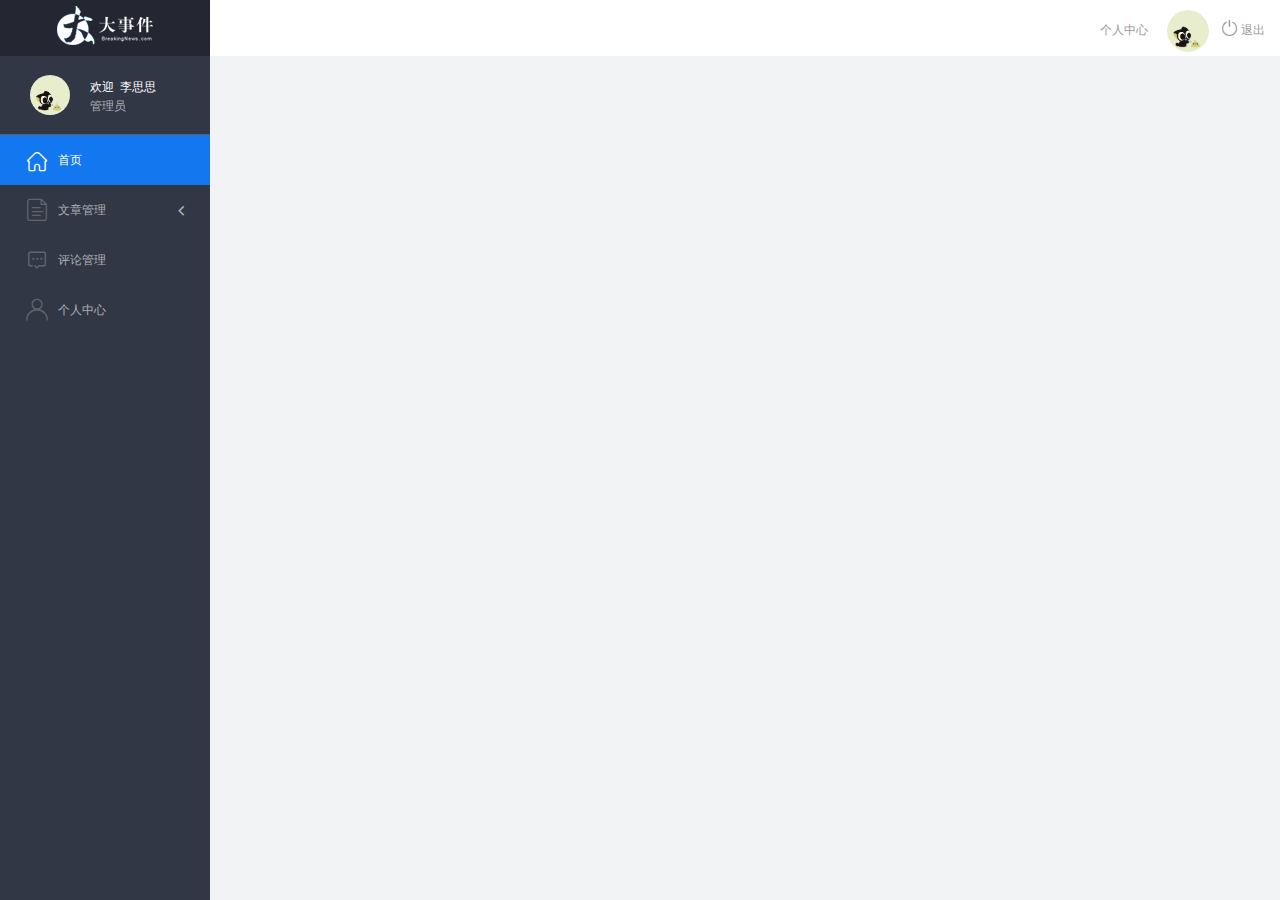
==== admin/index.html @ a1d623b4 "静态资源准备完毕" ====
<!DOCTYPE html>
<html lang="en">

<head>
    <meta charset="UTF-8">
    <meta name="viewport" content="width=device-width, initial-scale=1.0">
    <meta http-equiv="X-UA-Compatible" content="ie=edge">
    <title>大事件-后台首页</title>
    <link rel="stylesheet" href="./libs/bootstrap/css/bootstrap.min.css">
    <link rel="stylesheet" href="css/reset.css">
    <link rel="stylesheet" href="css/iconfont.css">
    <link rel="stylesheet" href="css/main.css">
    <script src="./libs/jquery-1.12.4.min.js"></script>
    <!-- 导入bootstrap的js文件 -->
    <script src="./libs/bootstrap/js/bootstrap.min.js"></script>
</head>

<body>
    <div class="sider">
        <a href="#" class="logo"><img src="images/logo02.png" alt="logo"></a>
        <div class="user_info">
            <img src="images/2.jpg" alt="person">
            <span>欢迎&nbsp;&nbsp;李思思</span>
            <b>管理员</b>
        </div>
        <!-- 左侧导航栏 -->
        <div class="menu">
            <div class="level01 active"><a href="#" target="main_frame"><i
                        class="iconfont icon-yidiandiantubiao04"></i><span>首页</span></a></div>
            <div class="level01"><a href="#"><i class="iconfont icon-icon-article"></i><span>文章管理</span><b
                        class="iconfont icon-arrowdownl"></b></a></div>
            <ul class="level02">
                <li><a href="#" target="main_frame"><i class="iconfont icon-previewright"></i><span>文章列表</span></a></li>
                <li><a href="#" target="main_frame"><i class="iconfont icon-previewright"></i><span>发表文章</span></a></li>
                <li><a href="#" target="main_frame"><i class="iconfont icon-previewright"></i><span>文章类别管理</span></a>
                </li>
            </ul>

            <div class="level01"><a href="#" target="main_frame"><i
                        class="iconfont icon-comment"></i><span>评论管理</span></a></div>
            <div class="level01" id="user"><a href="#" target="main_frame"><i
                        class="iconfont icon-user"></i><span>个人中心</span></a></div>
        </div>
        <!-- 顶部栏 -->
        <div class="header_bar">
            <div class="user_center_link">
                <a href="./user.html" target="main_frame">个人中心</a>
                <img src="images/2.jpg" alt="person">
                <a href="javascript:void(0)" class="logout"><i class="iconfont icon-tuichu"></i> 退出</a>
            </div>
        </div>
        <!-- 右侧主体内容 -->
        <div class="main" id="main_body">

        </div>
    </div>
    <script>
        $(function(){
            $.ajax({
                type:'get',
                url:'http://localhost:8080/api/v1/admin/user/info',
                success:function(backData){
                    console.log(backData);
                }
            })
        })
    </script>
</body>
</html>
---- admin/css/iconfont.css ----
@font-face {font-family: "iconfont";
  src: url('../fonts/iconfont.eot?t=1558003957214'); /* IE9 */
  src: url('../fonts/iconfont.eot?t=1558003957214#iefix') format('embedded-opentype'), /* IE6-IE8 */
  url('[data-uri]') format('woff2'),
  url('../fonts/iconfont.woff?t=1558003957214') format('woff'),
  url('../fonts/iconfont.ttf?t=1558003957214') format('truetype'), /* chrome, firefox, opera, Safari, Android, iOS 4.2+ */
  url('../fonts/iconfont.svg?t=1558003957214#iconfont') format('svg'); /* iOS 4.1- */
}

.iconfont {
  font-family: "iconfont" !important;
  font-size: 16px;
  font-style: normal;
  -webkit-font-smoothing: antialiased;
  -moz-osx-font-smoothing: grayscale;
}

.icon-yidiandiantubiao04:before {
  content: "\e607";
}

.icon-arrowdownl:before {
  content: "\e6a3";
}

.icon-key:before {
  content: "\e68b";
}

.icon-tuichu:before {
  content: "\e622";
}

.icon-previewright:before {
  content: "\e75c";
}

.icon-system:before {
  content: "\e6a6";
}

.icon-icondate:before {
  content: "\e609";
}

.icon-search:before {
  content: "\e656";
}

.icon-system1:before {
  content: "\e608";
}

.icon-user:before {
  content: "\e645";
}

.icon-comment:before {
  content: "\e60a";
}

.icon-icon-article:before {
  content: "\e601";
}
---- admin/css/main.css ----
body{
    font-family:'MicroSoft YaHei';
    background-color: #f2f3f5;
}
.main_wrap{
    position:fixed;
    width:100%;
    height:100%;
    left:0px;
    top:0px;
    background:url('../images/login_bg.jpg'); 
    background-size:100% 100%; 
  }
.header{
    width:1200px;
    overflow: hidden;
    margin:20px auto 0;
}
.heade .logo{
    float: left;
}
.header .copyright{
    float:right;
    font-size:12px;
    color:#fff;
    text-align:right;
    line-height:20px;
    margin-top:10px;
}
.login_form_con{
    position:absolute;
    left:50%;
    top:50%;
    margin-left:-200px;
    margin-top:-155px;
    width:400px;
    height:310px;
    background-color: #edeff0;
}

.login_form{
    position: relative;
}

.login_form .icon-user{
    position:absolute;
    font-size:16px;
    color:#999;
    left:46px;
    top:12px;
}
.login_form .icon-key{
    position:absolute;
    font-size:18px;
    color:#999;
    left:46px;
    top:78px;
}
.login_title{
    height:60px;
    background:url('../images/login_title.png') center center no-repeat #fff;
}
.input_txt,.input_pass,.input_sub{
    display:block;
    width:334px;
    height:37px;
    padding:0px;
    text-indent:40px;
    border:1px solid #ddd;
    margin:27px auto 0;
    outline:none;
}
.input_sub{
    margin-top:40px;
    height:42px;
    background-color: #19b9e7;
    text-indent:0px;
    font-size:18px;
    color:#fff;
    cursor: pointer;
}
.input_sub:hover{
    background-color: #08a0cc;
}

.sider{
    position:fixed;
    left:0;
    top:0;
    bottom:0;
    width:210px;
    background-color: #323745;
}
.sider .logo{
    display:block;
    height:56px;
    background-color: #242732;
    overflow: hidden;
}
.sider .logo img{
    display:block;
    margin:6px auto 0;
}
.user_info{
    height:79px;
    border-bottom:1px solid #5a5e6b;
}

.user_info img{
    float: left;
    width:40px;
    height:40px;
    border-radius:20px;
    margin:19px 0 0 30px;
}
.user_info span{
    float: left;
    width:120px;
    font-size:12px;
    color:#fff;
    margin:23px 0 0 20px;
}
.user_info b{
    float: left;
    width: 120px;
    font-weight:normal;
    font-size:12px;
    color:#adafb5;
    margin:2px 0 0 20px;
}

.menu .level01{
    height:50px;
    line-height:50px;
}
.menu .level01 a{
    display:block;
    height:50px;
    font-size:12px;
    color:#adafb5;
    overflow: hidden;
}
.menu .level01.active a{
    background-color: #1378f0;
    color:#fff;
}
.menu .level01.active i{
    color:#fff;
}

.menu .level01 a:hover{
    background-color: #1378f0;
    color:#fff;
}
.menu .level01 a:hover i{
    color:#fff;
}
.menu .level01 i{
    color:#61646f;
    font-size:22px;
    float: left;
    margin-left:26px;
}
.menu .level01 span{
    float: left;
    margin-left:10px;
}
.menu .level01 b{
    float: right;
    margin-right:20px;
    font-weight:normal;
    transform:rotate(90deg);
    transition:all 500ms ease;
}

.menu .level01 .rotate0{
    transform:rotate(0deg);
}

.menu .level02{
    background: #242732;
    display:none;
}


.menu .level02 li{
    height:40px;
    line-height:40px;
}
.menu .level02 li a{
    display:block;
    height:40px;
    font-size:12px;
    color:#adafb5;
    overflow: hidden;
}

.menu .level02 li a:hover{
    background-color: #1378f0;
    color:#fff;
}

.menu .level02 li i{
    font-size:12px;
    float: left;
    margin-left:60px;
}
.menu .level02 li span{
    font-size:12px;
    float: left;
    margin-left:5px;
}

.menu .level02 .active a{
    color:#ffae00;
}

.header_bar{
    position:fixed;
    left:210px;
    right:0;
    top:0;
    height:56px;
    background-color: #fff;
}

.main{
    position:fixed;
    left:210px;
    top:56px;
    right:0;
    bottom:0;
    background-color: #f2f3f5;
}

.search_form{
    width:218px;
    height:33px;
    border:1px solid #ddd;
    background-color: #f2f3f5;
    border-radius:16px;
    float: left;
    margin:12px 0 0 27px;
}

.search_form input{
    padding:0px;
    margin:0px;
    border:0px;
    float: left;
    background-color: #f2f3f5;
    font-size:12px;
    width:175px;
    height:31px;
    margin-left:12px;
    outline:none;
   
}

.search_form .icon-search{
    line-height:33px;
    cursor: pointer;
    font-size:18px;
    color:#abaebb;
}
.user_center_link{
    float:right;

}
.user_center_link a{
    line-height:56px;
    font-size:12px;
    color:#999;
    margin-right:15px;
}
.user_center_link a:hover{
    color:#ffae00
}

.user_center_link img{
    width:42px;
    height:42px;
    border-radius:32px;
    margin-right:10px;
}

.spannel_list{
    margin-top:20px;
}

.spannel{
	height:100px;
	overflow:hidden;
	text-align:center;
    position:relative;
    background-color: #fff;
    border:1px solid #e7e7e9;
    margin-bottom:20px;
}

.spannel em{
    font-style:normal;
	font-size:50px;
	line-height:50px;
	display:inline-block;
	margin:10px 0 0 20px;
	font-family:'Arial';
	color:#83a2ed;
}

.spannel span{
	font-size:14px;
	display:inline-block;
	color:#83a2ed;
	margin-left:10px;
}

.spannel b{
	position:absolute;
	left:0;
	bottom:0;
	width:100%;
	line-height:24px;
	background:#e5e5e5;
	color:#333;
	font-size:14px;
	font-weight:normal;
}

.scolor01 em,.scolor01 span{
	color:#6ac6e2;
}

.scolor02 em,.scolor02 span{
	color:#5fd9de;
}

.scolor03 em,.scolor03 span{
	color:#58d88e;
}


.gragh_pannel{
    height:350px;
    border:1px solid #e7e7e9;
    background-color: #fff!important; 
    margin-bottom:20px;  
}

.column_pannel{
    margin-bottom:20px;
    height:400px;
    border:1px solid #e7e7e9;
    background-color: #fff!important;   
}

.common_title{
    line-height:42px;
    background-color: #fbfbfb;
    border:1px solid #e7e7e9;
    margin-top:20px;
    text-indent: 15px;
    font-size:14px;
    color:#333;
}

.common_con{
    border:1px solid #e7e7e9;
    border-top:0px;
    background-color: #fff;
    padding-bottom:20px;
    margin-bottom:20px;
}
.opt_btns{
    margin-top:20px;
}

.mp20{
    margin-top:20px;
}

.pagination{   
   margin:0;
}

.article_form{
    margin-top:20px;
}

.form-group{
    margin-bottom:25px;
}

.form-group label{
    font-weight:normal;
    color:#666;
}

.icon-icondate{
    line-height:16px;
}

.user_pic{
    width:100px;
    height:100px;
    margin-bottom:10px;
}

.article_cover{
    width:200px;
    height:200px;
    margin-bottom:10px;
}
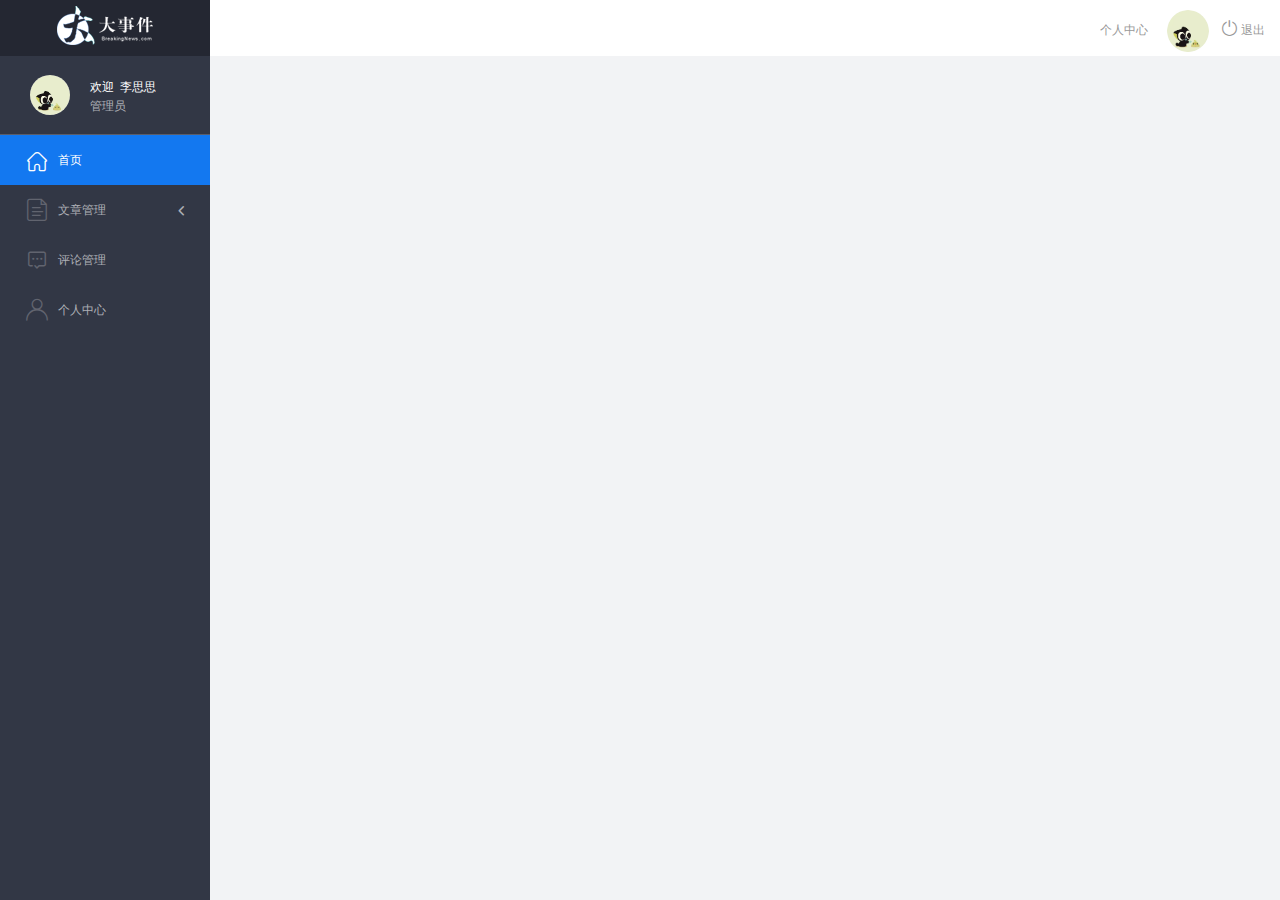
==== commit 6926ffb5: "登出成功" ====
--- a/admin/index.html
+++ b/admin/index.html
@@ -55,15 +55,33 @@
         </div>
     </div>
     <script>
-        $(function(){
+        $(function() {
             $.ajax({
-                type:'get',
-                url:'http://localhost:8080/api/v1/admin/user/info',
-                success:function(backData){
-                    console.log(backData);
+                type: 'get',
+                url: 'http://localhost:8080/api/v1/admin/user/info',
+                // headers: {
+                //     'Authorization': localStorage.getItem('token')
+                // },
+                success(data) {
+                    if (data.code == 200) {
+                        $('.user_info').children('img').attr('src', data.data.userPic)
+                        $('.user_info').children('span').html(`欢迎&nbsp;&nbsp;${data.data.nickname}`)
+                        $('.user_center_link>img').attr('src', data.data.userPic)
+                    }
+                    // console.log(data);
                 }
+
+            })
+            $('.logout').on('click', function(e) {
+                e.preventDefault()
+                if (confirm('你确定要退出吗')) {
+                    localStorage.removeItem('token')
+                    location.href = './login.html'
+                }
+
             })
         })
     </script>
 </body>
+
 </html>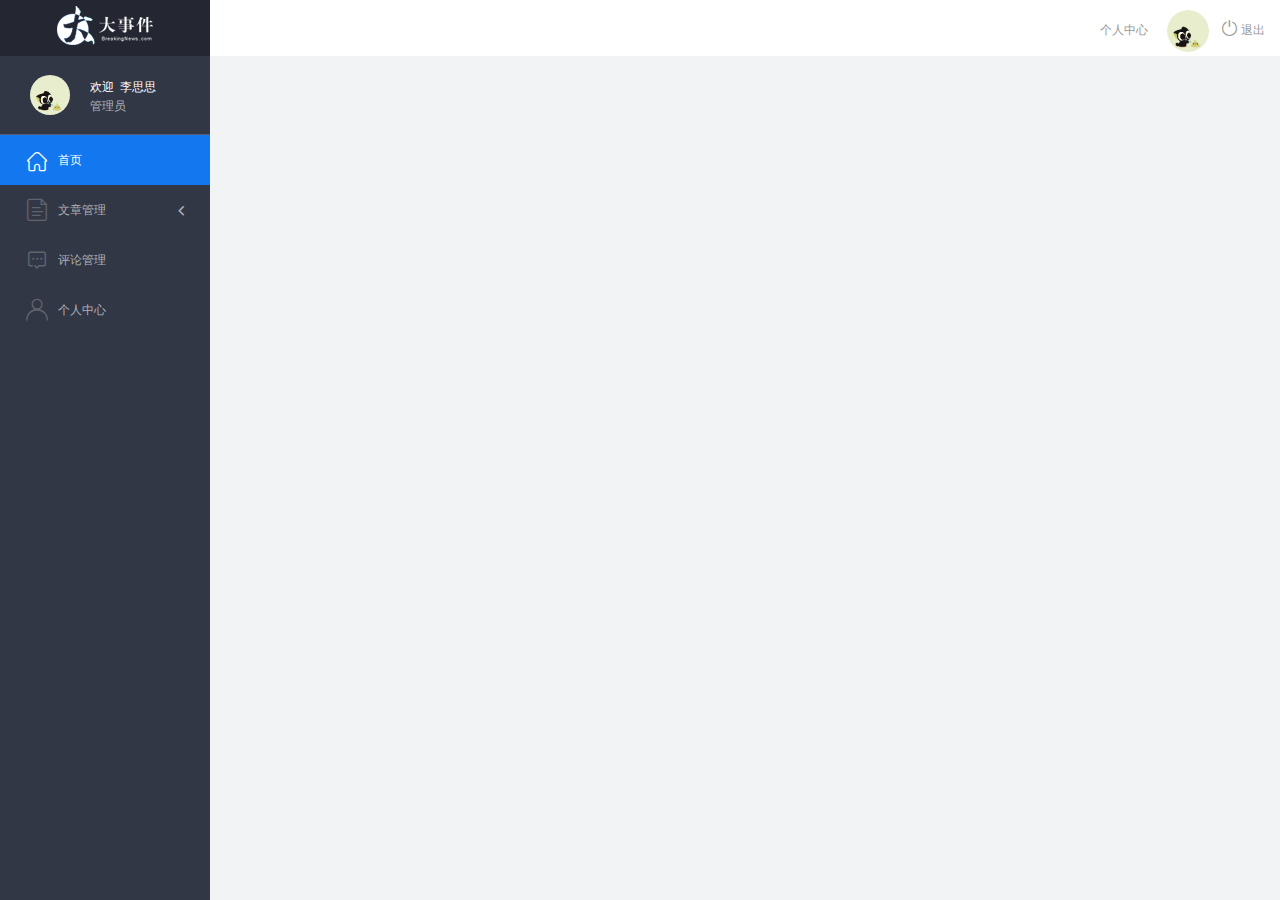
==== commit bf7ef504: "使用http.js来保存接口地址" ====
--- a/admin/index.html
+++ b/admin/index.html
@@ -13,6 +13,7 @@
     <script src="./libs/jquery-1.12.4.min.js"></script>
     <!-- 导入bootstrap的js文件 -->
     <script src="./libs/bootstrap/js/bootstrap.min.js"></script>
+    <script src="./libs/http.js"></script>
 </head>
 
 <body>
@@ -58,7 +59,7 @@
         $(function() {
             $.ajax({
                 type: 'get',
-                url: 'http://localhost:8080/api/v1/admin/user/info',
+                url: BigNew.user_info,
                 // headers: {
                 //     'Authorization': localStorage.getItem('token')
                 // },
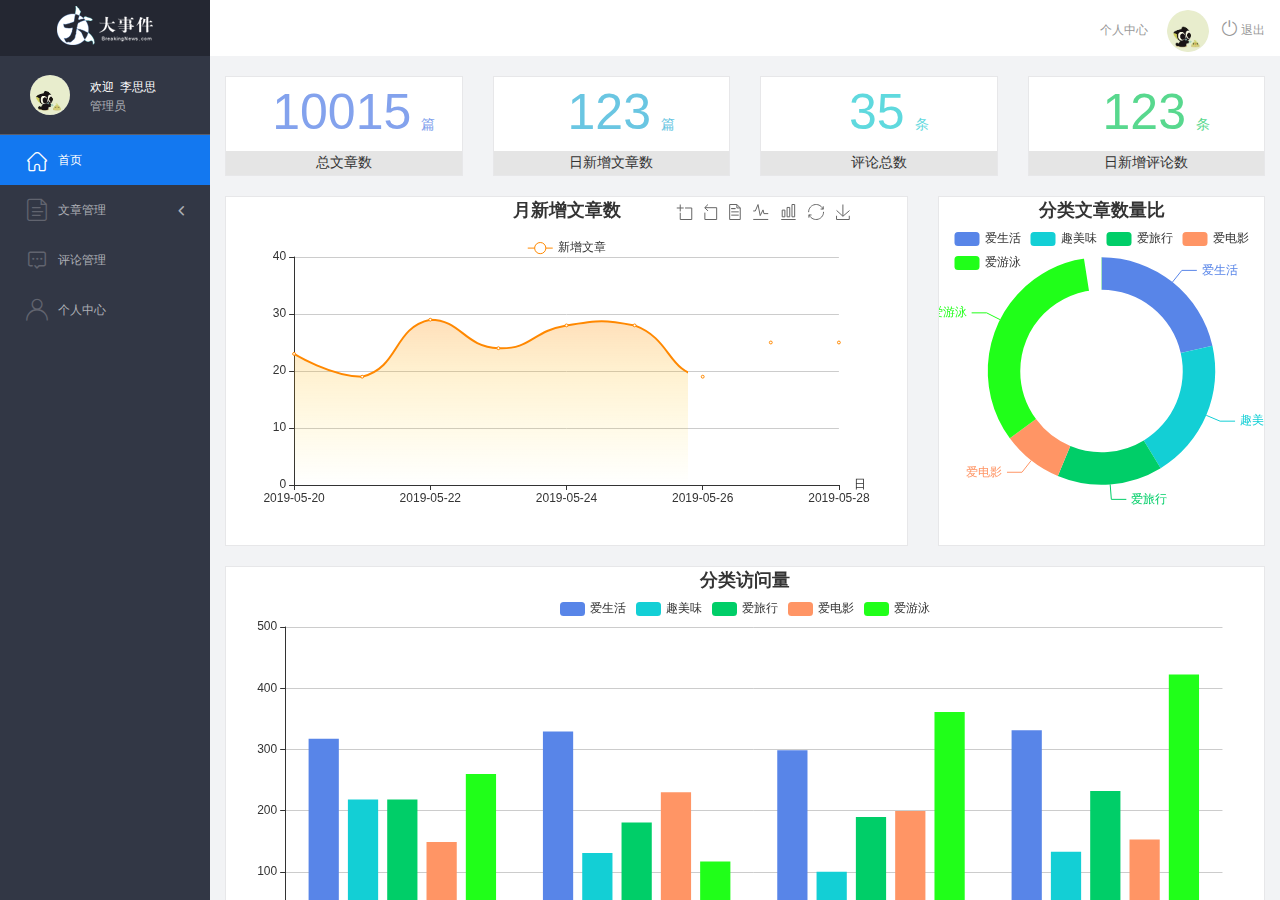
==== commit 7fee7915: "iframe搭建成功" ====
--- a/admin/index.html
+++ b/admin/index.html
@@ -26,20 +26,23 @@
         </div>
         <!-- 左侧导航栏 -->
         <div class="menu">
-            <div class="level01 active"><a href="#" target="main_frame"><i
+            <div class="level01 active "><a href="./main_count.html" target="main_frame" class="aaa"><i
                         class="iconfont icon-yidiandiantubiao04"></i><span>首页</span></a></div>
-            <div class="level01"><a href="#"><i class="iconfont icon-icon-article"></i><span>文章管理</span><b
+            <div class="level01"><a href="#" class="show"><i class="iconfont icon-icon-article"></i><span>文章管理</span><b
                         class="iconfont icon-arrowdownl"></b></a></div>
             <ul class="level02">
-                <li><a href="#" target="main_frame"><i class="iconfont icon-previewright"></i><span>文章列表</span></a></li>
-                <li><a href="#" target="main_frame"><i class="iconfont icon-previewright"></i><span>发表文章</span></a></li>
-                <li><a href="#" target="main_frame"><i class="iconfont icon-previewright"></i><span>文章类别管理</span></a>
+                <li><a href="./article_list.html" target="main_frame"><i
+                            class="iconfont icon-previewright"></i><span>文章列表</span></a></li>
+                <li><a href="./article_release.html" target="main_frame"><i
+                            class="iconfont icon-previewright"></i><span>发表文章</span></a></li>
+                <li><a href="./article_category.html" target="main_frame"><i
+                            class="iconfont icon-previewright"></i><span>文章类别管理</span></a>
                 </li>
             </ul>
 
-            <div class="level01"><a href="#" target="main_frame"><i
+            <div class="level01"><a href="./comment_list.html" target="main_frame"><i
                         class="iconfont icon-comment"></i><span>评论管理</span></a></div>
-            <div class="level01" id="user"><a href="#" target="main_frame"><i
+            <div class="level01" id="user"><a href="./user.html" target="main_frame"><i
                         class="iconfont icon-user"></i><span>个人中心</span></a></div>
         </div>
         <!-- 顶部栏 -->
@@ -52,11 +55,16 @@
         </div>
         <!-- 右侧主体内容 -->
         <div class="main" id="main_body">
-
+            <iframe name="main_frame" frameborder="0" src="./main_count.html"></iframe>
         </div>
     </div>
     <script>
         $(function() {
+            $('.show').click(function() {
+                $('.level02').stop().slideToggle()
+                console.log(11)
+            })
+
             $.ajax({
                 type: 'get',
                 url: BigNew.user_info,
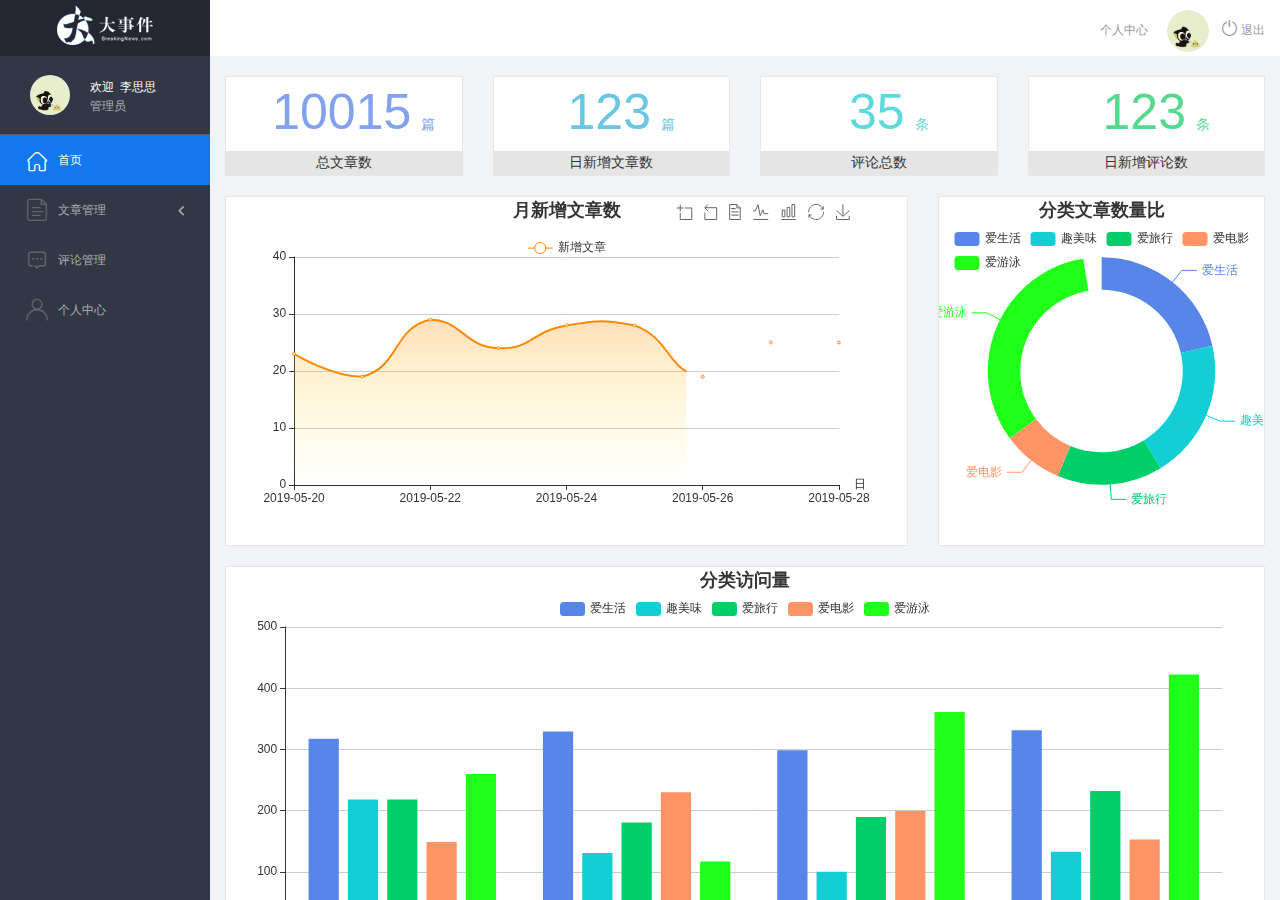
==== commit e4d4fbce: "所有的文章类别显示" ====
--- a/admin/index.html
+++ b/admin/index.html
@@ -26,7 +26,7 @@
         </div>
         <!-- 左侧导航栏 -->
         <div class="menu">
-            <div class="level01 active "><a href="./main_count.html" target="main_frame" class="aaa"><i
+            <div class="level01 active"><a href="./main_count.html" target="main_frame" class="aaa"><i
                         class="iconfont icon-yidiandiantubiao04"></i><span>首页</span></a></div>
             <div class="level01"><a href="#" class="show"><i class="iconfont icon-icon-article"></i><span>文章管理</span><b
                         class="iconfont icon-arrowdownl"></b></a></div>
@@ -55,14 +55,29 @@
         </div>
         <!-- 右侧主体内容 -->
         <div class="main" id="main_body">
-            <iframe name="main_frame" frameborder="0" src="./main_count.html"></iframe>
+            <iframe name="main_frame" frameborder="0" src="./main_count.html" class="iframe"></iframe>
         </div>
     </div>
     <script>
         $(function() {
             $('.show').click(function() {
                 $('.level02').stop().slideToggle()
-                console.log(11)
+                $('ul.level02>li').eq(0).children('a').trigger('click')
+                $('.iframe').attr('src', './article_list.html')
+                $(this).find('b').toggleClass('rotate0')
+            })
+            $('.level01').click(function() {
+                $(this).addClass('active').siblings('div').removeClass('active')
+                console.log($(this).index());
+
+                if ($(this).index() != 1) {
+                    if ($('ul').css('display') == 'block') {
+                        $('.level02').stop().slideToggle()
+                    }
+                }
+            })
+            $('ul.level02>li').click(function() {
+                $(this).addClass('active').siblings().removeClass('active')
             })
 
             $.ajax({
@@ -79,7 +94,6 @@
                     }
                     // console.log(data);
                 }
-
             })
             $('.logout').on('click', function(e) {
                 e.preventDefault()
@@ -87,7 +101,6 @@
                     localStorage.removeItem('token')
                     location.href = './login.html'
                 }
-
             })
         })
     </script>
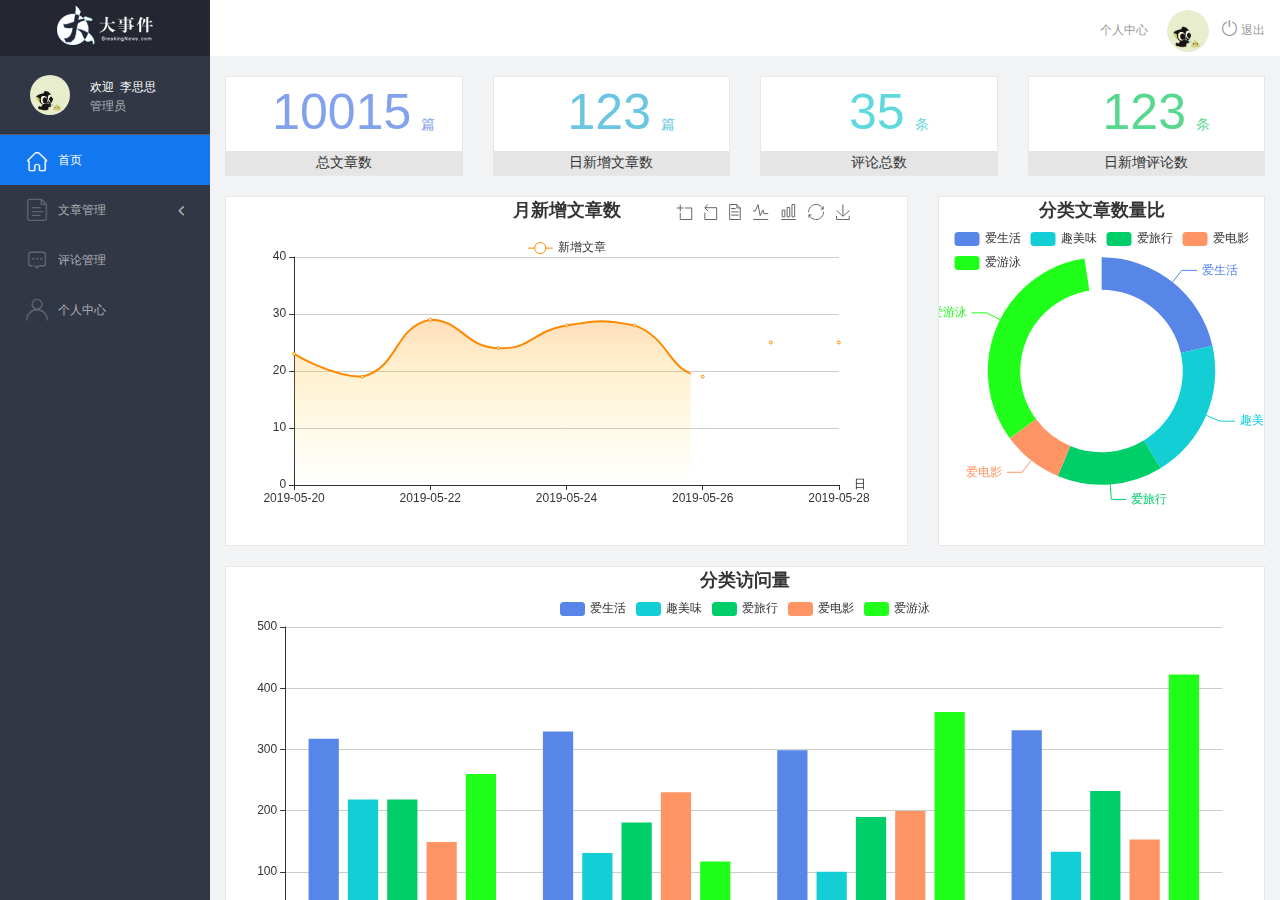
==== commit 4c9952fd: "文章管理完成" ====
--- a/admin/index.html
+++ b/admin/index.html
@@ -31,10 +31,10 @@
             <div class="level01"><a href="#" class="show"><i class="iconfont icon-icon-article"></i><span>文章管理</span><b
                         class="iconfont icon-arrowdownl"></b></a></div>
             <ul class="level02">
-                <li><a href="./article_list.html" target="main_frame"><i
+                <li><a href="./article_list.html" target="main_frame" class="list"><i
                             class="iconfont icon-previewright"></i><span>文章列表</span></a></li>
                 <li><a href="./article_release.html" target="main_frame"><i
-                            class="iconfont icon-previewright"></i><span>发表文章</span></a></li>
+                            class="iconfont icon-previewright release"></i><span>发表文章</span></a></li>
                 <li><a href="./article_category.html" target="main_frame"><i
                             class="iconfont icon-previewright"></i><span>文章类别管理</span></a>
                 </li>
